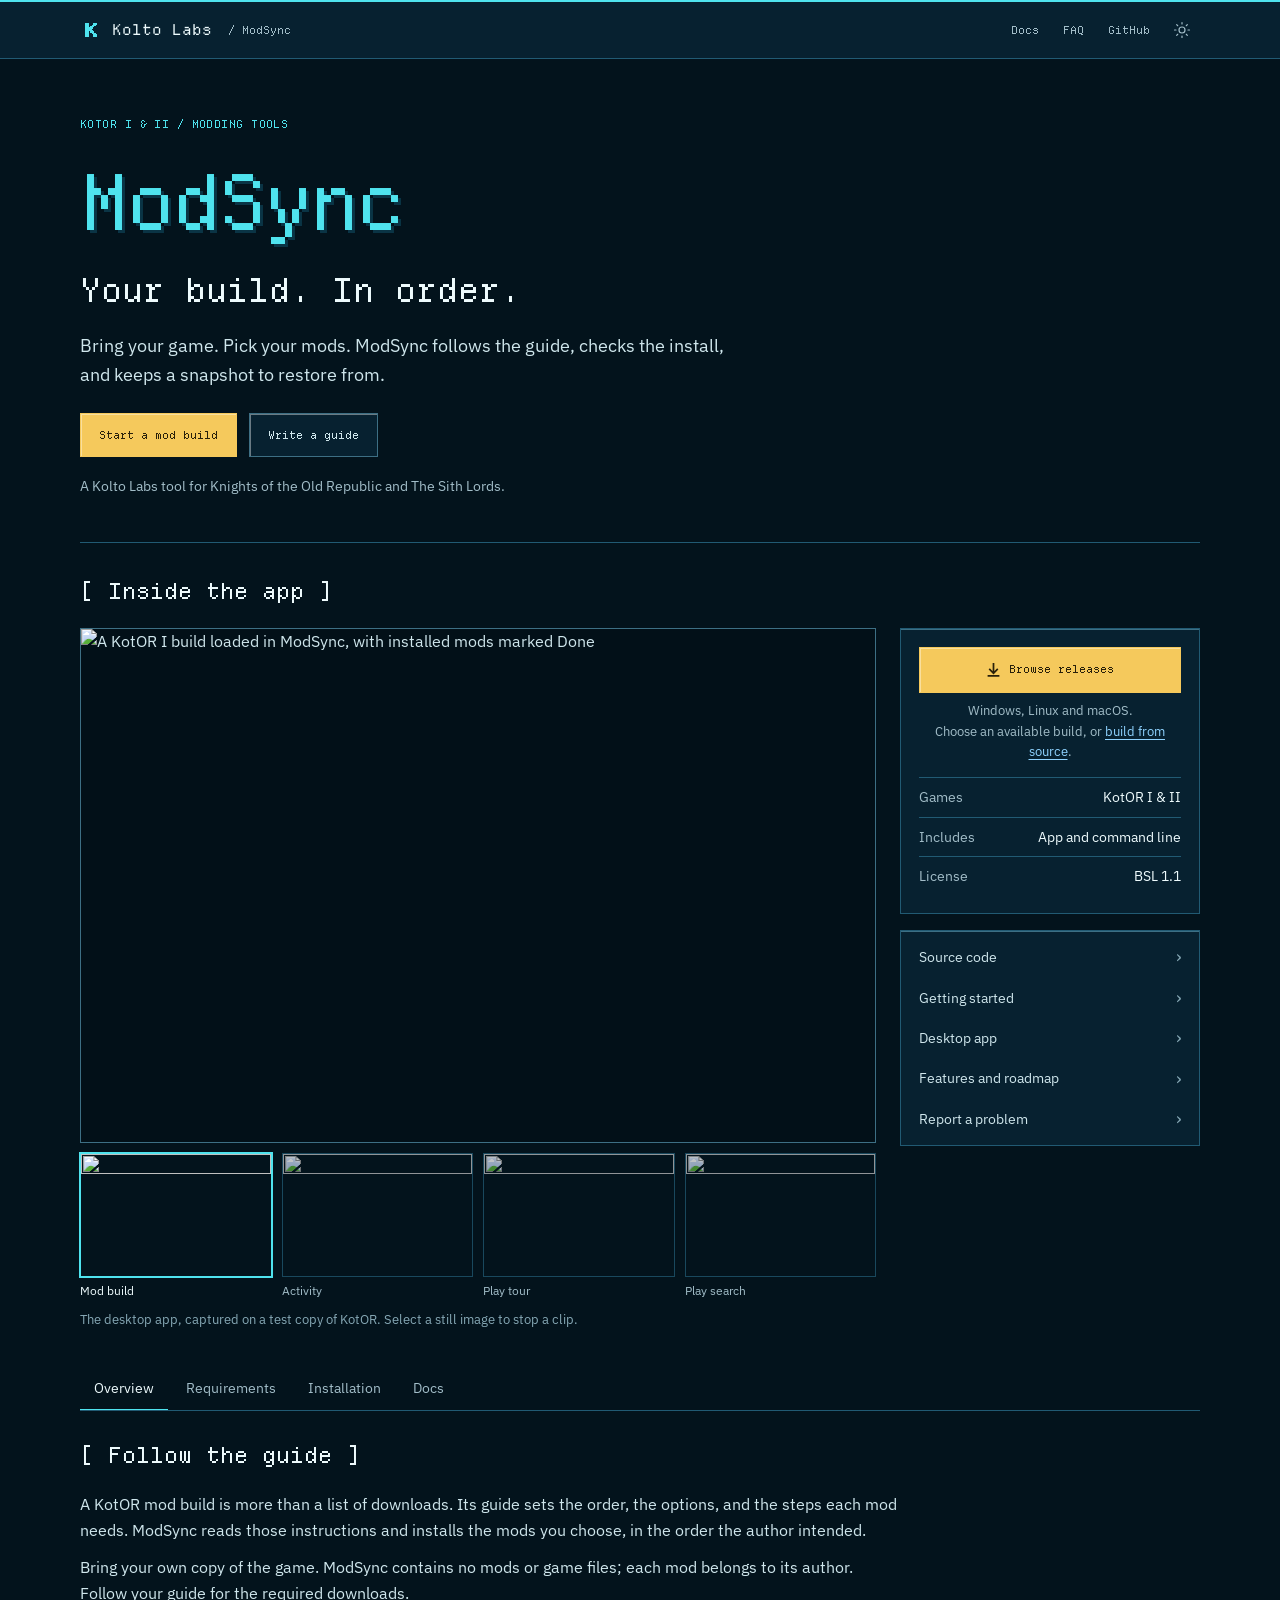
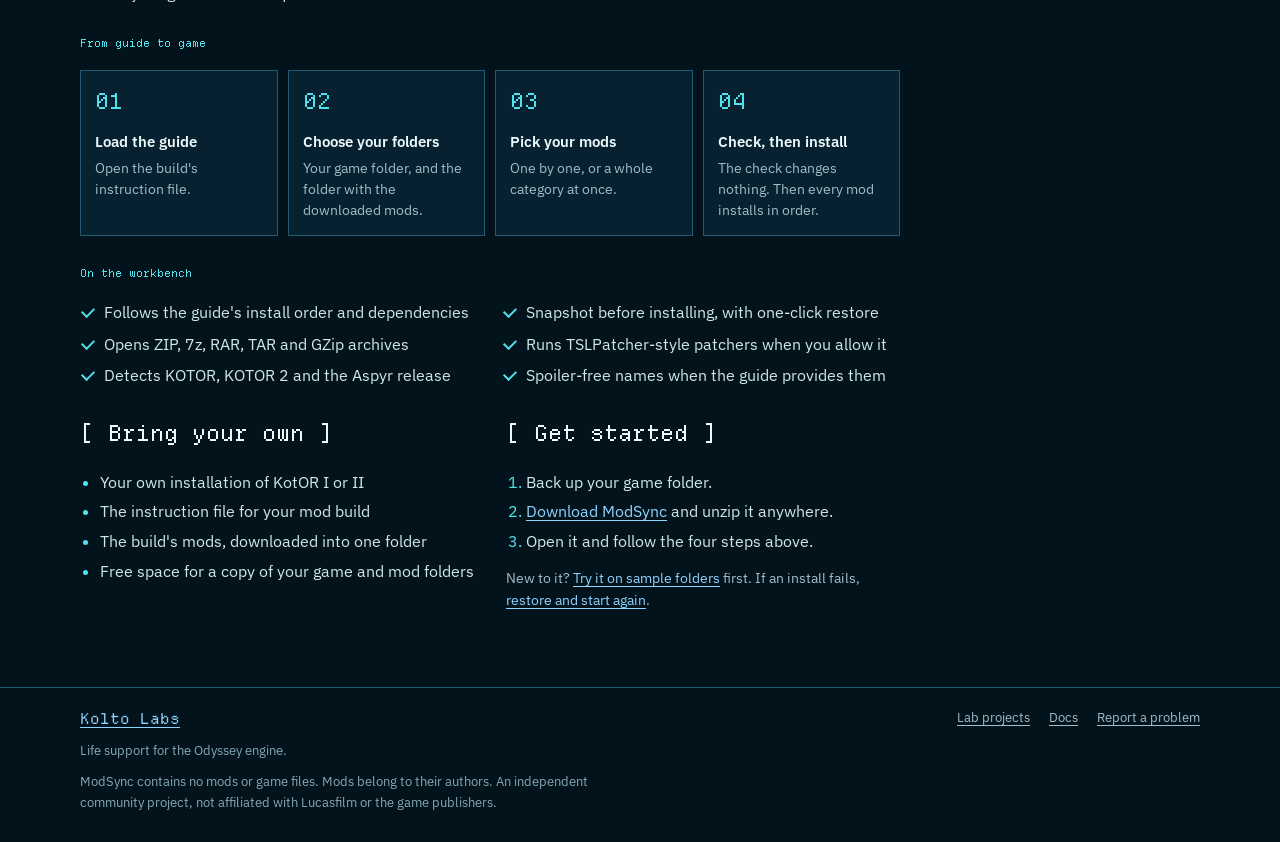
==== site/index.html @ 90712cec "Align documentation site with Kolto Labs identity" ====
<!doctype html>
<html lang="en">
<head>
<meta charset="utf-8" />
<meta name="viewport" content="width=device-width, initial-scale=1" />
<title>ModSync — Your build. In order. | Kolto Labs</title>
<meta name="description" content="ModSync installs KOTOR 1 and KOTOR 2 mod builds from a guide's instruction file: the mods you pick, in the order the guide sets, with a check first and a snapshot to restore from." />
<meta name="theme-color" content="#03131c" />
<link rel="icon" href="assets/modsync.svg" type="image/svg+xml" />
<link rel="preload" href="assets/fonts/departure-mono.woff2" as="font" type="font/woff2" crossorigin />
<script src="assets/theme-init.js"></script>
<link rel="stylesheet" href="assets/site.css" />
<script src="assets/site.js" defer></script>
</head>
<body class="home">
<a class="skip" href="#main">Skip to content</a>

<header class="mp-top">
  <div class="wrap">
    <a class="mark" href="https://koltolabs.bodecloud.workers.dev/" aria-label="Kolto Labs home"><img class="logo" src="assets/kolto-labs.svg" alt="" width="28" height="28" />Kolto Labs</a>
    <span class="project-name">/ ModSync</span>
    <nav aria-label="Site">
      <a href="getting-started.html">Docs</a>
      <a href="faq.html">FAQ</a>
      <a data-repo="" href="https://github.com/kolto-labs/ModSync.rs">GitHub</a>
      <button class="icon-btn" type="button" data-theme-toggle aria-pressed="false" aria-label="Switch appearance">
        <svg class="moon" viewBox="0 0 24 24" fill="none" stroke="currentColor" stroke-width="1.6" stroke-linecap="round" stroke-linejoin="round" aria-hidden="true"><path d="M12 3a9 9 0 1 0 9 9 7 7 0 0 1-9-9z"/></svg>
        <svg class="sun" viewBox="0 0 24 24" fill="none" stroke="currentColor" stroke-width="1.6" stroke-linecap="round" aria-hidden="true"><circle cx="12" cy="12" r="4"/><path d="M12 2v2M12 20v2M4.9 4.9l1.4 1.4M17.7 17.7l1.4 1.4M2 12h2M20 12h2M4.9 19.1l1.4-1.4M17.7 6.3l1.4-1.4"/></svg>
      </button>
    </nav>
  </div>
</header>

<main id="main" class="wrap mp">

  <header class="mp-head">
    <p class="mp-crumbs">KotOR I &amp; II / Modding tools</p>
    <h1>ModSync</h1>
    <p class="mp-deck">Your build. In order.</p>
    <p class="mp-tagline">Bring your game. Pick your mods. ModSync follows the guide, checks the install, and keeps a snapshot to restore from.</p>
    <div class="hero-actions">
      <a class="btn" href="getting-started.html">Start a mod build</a>
      <a class="btn secondary" href="walkthrough-authoring.html">Write a guide</a>
    </div>
    <p class="hero-note">A Kolto Labs tool for Knights of the Old Republic and The Sith Lords.</p>
  </header>

  <h2 class="section-label" id="app-preview">[ Inside the app ]</h2>

  <div class="mp-grid">

    <section class="mp-gallery" aria-labelledby="app-preview">
      <figure class="mp-stage">
        <img id="stage-img" src="assets/media/01-builds.png" width="1360" height="880" alt="A KotOR I build loaded in ModSync, with installed mods marked Done" />
      </figure>
      <ul class="mp-thumbs">
        <li><a href="assets/media/01-builds.png" data-stage aria-current="true" data-alt="A KotOR I build loaded in ModSync, with installed mods marked Done"><img src="assets/media/01-builds.png" alt="" width="1360" height="880" loading="lazy" /><span>Mod build</span></a></li>
        <li><a href="assets/media/06-activity.png" data-stage data-alt="The activity log after a check and an install"><img src="assets/media/06-activity.png" alt="" width="1360" height="880" loading="lazy" /><span>Activity</span></a></li>
        <li><a href="assets/media/tour.gif" data-stage data-alt="Animated tour: mod details, installed mods, conflicts, activity and settings"><img src="assets/media/02-library.png" alt="" width="1360" height="880" loading="lazy" /><span>Play tour</span></a></li>
        <li><a href="assets/media/library-search.gif" data-stage data-alt="Animated walkthrough of searching installed mods"><img src="assets/media/02-library.png" alt="" width="1360" height="880" loading="lazy" /><span>Play search</span></a></li>
      </ul>
      <p class="mp-caption">The desktop app, captured on a test copy of KotOR. Select a still image to stop a clip.</p>
    </section>

    <aside class="mp-side" aria-label="Download and details">
      <div class="card mp-get">
        <a class="btn big" data-repo="/releases" href="https://github.com/kolto-labs/ModSync.rs/releases">
          <svg viewBox="0 0 14 14" fill="none" aria-hidden="true"><path d="M7 1v9M3 6.5 7 10.5 11 6.5M1.5 13h11" stroke="currentColor" stroke-width="1.6"/></svg>
          <span>Browse releases</span>
        </a>
        <p class="mp-get-note">Windows, Linux and macOS.<br />Choose an available build, or <a href="getting-started.html#build">build from source</a>.</p>
        <dl class="facts">
          <dt>Games</dt><dd>KotOR I &amp; II</dd>
          <dt>Includes</dt><dd>App and command line</dd>
          <dt>License</dt><dd>BSL 1.1</dd>
        </dl>
      </div>
      <nav class="card mp-links" aria-label="Project links">
        <a data-repo="" href="https://github.com/kolto-labs/ModSync.rs">Source code</a>
        <a href="getting-started.html">Getting started</a>
        <a href="desktop.html">Desktop app</a>
        <a href="status.html">Features and roadmap</a>
        <a data-repo="/issues" href="https://github.com/kolto-labs/ModSync.rs/issues">Report a problem</a>
      </nav>
    </aside>

  </div>

  <nav class="mp-tabs" aria-label="Sections">
    <a href="#description">Overview</a>
    <a href="#requirements">Requirements</a>
    <a href="#installation">Installation</a>
    <a href="getting-started.html">Docs</a>
  </nav>

  <div class="mp-body">

    <section id="description" aria-labelledby="h-description">
      <h2 id="h-description">[ Follow the guide ]</h2>
      <p>A KotOR mod build is more than a list of downloads. Its guide sets the order, the options, and the steps each mod needs. ModSync reads those instructions and installs the mods you choose, in the order the author intended.</p>
      <p>Bring your own copy of the game. ModSync contains no mods or game files; each mod belongs to its author. Follow your guide for the required downloads.</p>

      <h3>From guide to game</h3>
      <ol class="steps">
        <li><b>Load the guide</b><span>Open the build's instruction file.</span></li>
        <li><b>Choose your folders</b><span>Your game folder, and the folder with the downloaded mods.</span></li>
        <li><b>Pick your mods</b><span>One by one, or a whole category at once.</span></li>
        <li><b>Check, then install</b><span>The check changes nothing. Then every mod installs in order.</span></li>
      </ol>

      <h3>On the workbench</h3>
      <ul class="ticks">
        <li>Follows the guide's install order and dependencies</li>
        <li>Snapshot before installing, with one-click restore</li>
        <li>Opens ZIP, 7z, RAR, TAR and GZip archives</li>
        <li>Runs TSLPatcher-style patchers when you allow it</li>
        <li>Detects KOTOR, KOTOR 2 and the Aspyr release</li>
        <li>Spoiler-free names when the guide provides them</li>
      </ul>
    </section>

    <div class="mp-pair">
      <section id="requirements" aria-labelledby="h-requirements">
        <h2 id="h-requirements">[ Bring your own ]</h2>
        <ul>
          <li>Your own installation of KotOR I or II</li>
          <li>The instruction file for your mod build</li>
          <li>The build's mods, downloaded into one folder</li>
          <li>Free space for a copy of your game and mod folders</li>
        </ul>
      </section>

      <section id="installation" aria-labelledby="h-installation">
        <h2 id="h-installation">[ Get started ]</h2>
        <ol>
          <li>Back up your game folder.</li>
          <li><a data-repo="/releases" href="https://github.com/kolto-labs/ModSync.rs/releases">Download ModSync</a> and unzip it anywhere.</li>
          <li>Open it and follow the four steps above.</li>
        </ol>
        <p class="small">New to it? <a href="getting-started.html#demo">Try it on sample folders</a> first. If an install fails, <a href="safety.html">restore and start again</a>.</p>
      </section>
    </div>

  </div>

</main>

<footer class="site-foot">
  <div class="wrap">
    <div class="foot-brand"><a href="https://koltolabs.bodecloud.workers.dev/">Kolto Labs</a><p>Life support for the Odyssey engine.</p><p class="foot-legal">ModSync contains no mods or game files. Mods belong to their authors. An independent community project, not affiliated with Lucasfilm or the game publishers.</p></div>
    <span><a href="https://koltolabs.bodecloud.workers.dev/projects/">Lab projects</a> <a href="getting-started.html">Docs</a> <a data-repo="/issues" href="https://github.com/kolto-labs/ModSync.rs/issues">Report a problem</a></span>
  </div>
</footer>

<script>
  // Gallery: thumbnails swap the large image. Without JavaScript they open the file.
  document.querySelectorAll('[data-stage]').forEach(function (link) {
    link.addEventListener('click', function (event) {
      event.preventDefault();
      var img = document.getElementById('stage-img');
      img.src = link.getAttribute('href');
      img.alt = link.dataset.alt;
      document.querySelectorAll('[data-stage]').forEach(function (other) { other.removeAttribute('aria-current'); });
      link.setAttribute('aria-current', 'true');
    });
  });
</script>
</body>
</html>
---- site/assets/site.css ----
/* Kolto Labs identity: Departure Mono headings, IBM Plex reading text,
   deep-blue instrument panels and cyan/gold controls. Fonts are served locally;
   licenses and provenance are in assets/fonts/. */
@font-face {
  font-family: 'Departure Mono'; src: url('fonts/departure-mono.woff2') format('woff2');
  font-weight: 400; font-style: normal; font-display: swap;
}
@font-face {
  font-family: 'IBM Plex Sans'; src: url('fonts/ibm-plex-sans-regular.woff2') format('woff2');
  font-weight: 400; font-style: normal; font-display: swap;
}
@font-face {
  font-family: 'IBM Plex Sans'; src: url('fonts/ibm-plex-sans-semibold.woff2') format('woff2');
  font-weight: 600; font-style: normal; font-display: swap;
}
@font-face {
  font-family: 'IBM Plex Mono'; src: url('fonts/ibm-plex-mono.woff2') format('woff2');
  font-weight: 400; font-style: normal; font-display: swap;
}

/* Dark by default, with an explicit light reading mode. */
:root {
  --font-ui: 'IBM Plex Sans', system-ui, -apple-system, 'Segoe UI', sans-serif;
  --font-display: 'Departure Mono', 'IBM Plex Mono', ui-monospace, monospace;
  --font-mono: 'IBM Plex Mono', ui-monospace, Consolas, monospace;
  --radius: 0px;
  --radius-panel: 0px;
  --ease: cubic-bezier(0.22, 1, 0.36, 1);
  --fast: 0.2s;
  --open: 0.32s;
  --side-w: 288px;
  --gutter: clamp(16px, 4vw, 40px);
  --max: 1200px;
  color-scheme: dark;
  --canvas: #03131c;
  --surface: #072130;
  --rail: #072130;
  --sunken: #021018;
  --line: #215a73;
  --line-strong: #3d6f84;
  --ink: #eefbfd;
  --text: #cfe6ec;
  --muted: #a2bdc8;
  --faint: #86a8b5;
  --accent: #4fe3ee;
  --accent-ink: #8fd3ff;
  --accent-fg: #02262c;
  --selected: #0a3445;
  --hover: #0a2a3b;
  --glow: rgb(79 227 238 / 12%);
  --star: #86a8b5;
  --ok: #6ff5b0;
  --warn: #f5c95c;
  --action: #f5c95c;
  --action-ink: #29200a;
  --code-bg: #021018;
  --code-fg: #cfe6ec;
  --code-muted: #86a8b5;
  --code-line: #215a73;
}
:root[data-theme='light'] {
  color-scheme: light;
  --canvas: #edf5f8;
  --surface: #ffffff;
  --rail: #e0edf2;
  --sunken: #dcebf1;
  --line: #9ab7c6;
  --line-strong: #5a8195;
  --ink: #072130;
  --text: #173b4b;
  --muted: #3e6274;
  --faint: #496c7d;
  --accent: #076b7c;
  --accent-ink: #075d87;
  --accent-fg: #ffffff;
  --selected: #cce8ef;
  --hover: #d8eaf1;
  --glow: rgb(7 107 124 / 12%);
  --star: #496c7d;
  --ok: #1c704c;
  --warn: #7a4d00;
  --action: #f5c95c;
  --action-ink: #29200a;
}

/* ---------- base ---------- */
* {
  box-sizing: border-box;
}
html {
  -webkit-text-size-adjust: 100%;
  scroll-padding-top: 24px;
}
body {
  margin: 0;
  background: var(--canvas);
  color: var(--text);
  font: 400 16px/1.6 var(--font-ui);
  -webkit-font-smoothing: antialiased;
  overflow-x: hidden;
}
::selection {
  background: var(--accent);
  color: var(--accent-fg);
}
a {
  color: var(--accent-ink);
  text-underline-offset: 3px;
}
img,
svg {
  max-width: 100%;
}
h1,
h2,
h3 {
  color: var(--ink);
  font-family: var(--font-display);
  font-weight: 400;
  letter-spacing: 0;
  margin: 0;
}
code,
kbd {
  font-family: var(--font-mono);
  font-size: 0.86em;
}
:not(pre) > code {
  padding: 0.1em 0.35em;
  border-radius: 3px;
  background: var(--sunken);
  color: var(--ink);
  overflow-wrap: anywhere;
}
kbd {
  padding: 0.05em 0.4em;
  border: 1px solid var(--line-strong);
  border-bottom-width: 2px;
  border-radius: 3px;
  background: var(--surface);
}
:focus-visible {
  outline: 2px solid var(--accent);
  outline-offset: 2px;
}
.skip {
  position: absolute;
  left: -999px;
  top: 8px;
  z-index: 40;
  padding: 8px 12px;
  border-radius: var(--radius);
  background: var(--surface);
  color: var(--ink);
}
.skip:focus {
  left: 8px;
}
.visually-hidden {
  position: absolute;
  width: 1px;
  height: 1px;
  overflow: hidden;
  clip: rect(0 0 0 0);
  white-space: nowrap;
}

/* ---------- shared bits ---------- */
.logo {
  width: 22px;
  height: 22px;
  flex: none;
  image-rendering: pixelated;
}
.icon-btn {
  width: 36px;
  height: 36px;
  display: grid;
  place-items: center;
  flex: none;
  border: 0;
  border-radius: var(--radius);
  background: transparent;
  color: var(--muted);
  cursor: pointer;
  text-decoration: none;
  transition:
    background-color var(--fast) var(--ease),
    color var(--fast) var(--ease);
}
.icon-btn:hover {
  background: var(--hover);
  color: var(--ink);
}
.icon-btn svg {
  width: 18px;
  height: 18px;
}
/* The theme button shows a moon in light mode and a sun in dark mode. */
.icon-btn .sun {
  display: none;
}
.icon-btn[aria-pressed='true'] .sun {
  display: block;
}
.icon-btn[aria-pressed='true'] .moon {
  display: none;
}

.tag {
  display: inline-block;
  padding: 2px 7px;
  border: 1px solid color-mix(in srgb, var(--tone, var(--accent-ink)) 45%, transparent);
  border-radius: 3px;
  color: var(--tone, var(--accent-ink));
  font-size: 11px;
  font-weight: 600;
  line-height: 1.3;
  vertical-align: 2px;
  white-space: nowrap;
}
.tag[data-tone='warn'] {
  --tone: var(--warn);
}
.tag[data-tone='ok'] {
  --tone: var(--ok);
}

/* Callouts */
.note {
  margin: 20px 0;
  padding: 14px 18px;
  border: 1px solid var(--line);
  border-left: 3px solid var(--accent);
  border-radius: var(--radius);
  background: var(--surface);
  max-width: 74ch;
}
.note.warn {
  border-left-color: var(--warn);
}
.note p,
.docs-article .note p {
  margin: 0;
}
.note p + p {
  margin-top: 8px;
}
.note strong:first-child {
  color: var(--ink);
}

/* Code on a dark card in both modes (from the OOXML docs). */
pre.code {
  position: relative;
  margin: 16px 0 20px;
  padding: 16px 18px;
  max-width: 100%;
  overflow-x: auto;
  border: 1px solid var(--code-line);
  border-radius: var(--radius-panel);
  background: var(--code-bg);
  color: var(--code-fg);
  font-size: 13.5px;
  line-height: 1.6;
  tab-size: 2;
}
pre.code code {
  font-size: inherit;
}
pre.code .c {
  color: var(--code-muted);
}
pre.code .k {
  color: #ffab5c;
}
pre.code .s {
  color: #6ff5b0;
}
pre.code[data-lang]::before {
  content: attr(data-lang);
  display: block;
  margin-bottom: 8px;
  color: var(--code-muted);
  font-family: var(--font-ui);
  font-size: 11px;
  font-weight: 600;
}
pre.code .copy {
  position: absolute;
  top: 8px;
  right: 8px;
  padding: 3px 9px;
  border: 1px solid var(--code-line);
  border-radius: var(--radius);
  background: var(--code-bg);
  color: var(--code-muted);
  font: 600 11px/1.5 var(--font-ui);
  cursor: pointer;
  opacity: 0;
  transition: opacity var(--fast) var(--ease), color var(--fast) var(--ease);
}
pre.code:hover .copy,
pre.code .copy:focus-visible {
  opacity: 1;
}
pre.code .copy:hover {
  color: var(--code-fg);
}
@media (hover: none) {
  pre.code .copy {
    opacity: 1;
  }
}

/* Framed tables */
.table {
  margin: 16px 0 24px;
  border: 1px solid var(--line);
  border-radius: var(--radius-panel);
  background: var(--surface);
  overflow-x: auto;
}
.table table {
  width: 100%;
  border-collapse: collapse;
  font-size: 14.5px;
}
.table th,
.table td {
  padding: 11px 16px;
  text-align: left;
  vertical-align: top;
  border-bottom: 1px solid var(--line);
}
.table th {
  font-size: 12.5px;
  font-weight: 600;
  color: var(--muted);
  background: var(--rail);
  white-space: nowrap;
}
.table tr:last-child td {
  border-bottom: 0;
}
.table td:first-child {
  color: var(--ink);
}
.table td code {
  white-space: nowrap;
}

/* ---------- ModSync project page ---------- */
.wrap {
  max-width: var(--max);
  margin: 0 auto;
  padding: 0 var(--gutter);
}
.mp-top {
  position: sticky;
  top: 0;
  z-index: 20;
  border-top: 2px solid var(--accent);
  border-bottom: 1px solid var(--line);
  background: var(--surface);
}
.mp-top .wrap {
  display: flex;
  align-items: center;
  gap: 16px;
  height: 56px;
}
.mark {
  display: flex;
  align-items: center;
  gap: 10px;
  color: var(--ink);
  font: 400 15px/1.5 var(--font-display);
  text-decoration: none;
}
.mp-top nav {
  display: flex;
  align-items: center;
  gap: 4px;
  margin-left: auto;
}
.mp-top nav a {
  padding: 8px 10px;
  color: var(--muted);
  font: 400 11px/1.5 var(--font-display);
  text-decoration: none;
}
.mp-top nav a:hover {
  background: var(--hover);
  color: var(--ink);
}

.mp {
  padding-top: 0;
  padding-bottom: 64px;
}

/* Title block */
.mp-head {
  position: relative;
  padding: 56px 0 44px;
  margin-bottom: 32px;
  border-bottom: 1px solid var(--line);
}
.mp-crumbs {
  margin: 0 0 24px;
  color: var(--accent);
  font: 400 11px/1.7 var(--font-display);
  text-transform: uppercase;
  letter-spacing: 0.04em;
}
.mp-head h1 {
  margin: 0;
  color: var(--accent);
  font: 400 clamp(44px, 7vw, 77px)/1.15 var(--font-display);
  letter-spacing: -0.04em;
  text-shadow: 3px 3px 0 var(--selected);
}
.mp-tagline {
  max-width: 61ch;
  margin: 16px 0 0;
  color: var(--text);
  font-size: 18px;
  line-height: 1.6;
}

/* Gallery and side column */
.mp-grid {
  display: grid;
  grid-template-columns: minmax(0, 1fr) 300px;
  gap: 24px;
  align-items: start;
}
.mp-stage {
  margin: 0;
  overflow: hidden;
  border: 1px solid var(--line-strong);
  background: var(--sunken);
  aspect-ratio: 1360 / 880;
}
.mp-stage img {
  display: block;
  width: 100%;
  height: 100%;
  object-fit: contain;
}
.mp-thumbs {
  display: grid;
  grid-template-columns: repeat(4, minmax(0, 1fr));
  gap: 10px;
  margin: 10px 0 0;
  padding: 0;
  list-style: none;
}
.mp-thumbs a {
  display: block;
  color: var(--muted);
  font-size: 12px;
  text-decoration: none;
}
.mp-thumbs img {
  display: block;
  width: 100%;
  height: auto;
  aspect-ratio: 1360 / 880;
  object-fit: cover;
  object-position: top left;
  border: 1px solid var(--line);
  opacity: 0.75;
  transition: opacity var(--fast) var(--ease), border-color var(--fast) var(--ease);
}
.mp-thumbs span {
  display: block;
  margin-top: 4px;
}
.mp-thumbs a:hover img {
  opacity: 1;
}
.mp-thumbs a[aria-current='true'] {
  color: var(--ink);
}
.mp-thumbs a[aria-current='true'] img {
  border-color: var(--accent);
  box-shadow: 0 0 0 1px var(--accent);
  opacity: 1;
}
.mp-caption {
  margin: 10px 0 0;
  color: var(--faint);
  font-size: 13px;
}

.card {
  border: 1px solid var(--line);
  background: var(--surface);
  box-shadow: inset 0 1px 0 var(--line-strong);
}
.mp-side {
  display: grid;
  gap: 16px;
}
.mp-get {
  padding: 18px;
}
.btn {
  display: inline-flex;
  align-items: center;
  justify-content: center;
  gap: 8px;
  min-height: 44px;
  padding: 10px 18px;
  border: 1px solid var(--action);
  background: var(--action);
  color: var(--action-ink);
  box-shadow: inset 1px 1px 0 rgb(255 255 255 / 40%);
  font: 400 11px/1.7 var(--font-display);
  text-decoration: none;
}
.btn:hover {
  filter: brightness(1.08);
}
.btn svg {
  width: 14px;
  height: 14px;
}
.btn.big {
  width: 100%;
  min-height: 46px;
  font-size: 11px;
}
.btn.big svg {
  width: 15px;
  height: 15px;
}
.mp-get-note {
  margin: 8px 0 14px;
  color: var(--muted);
  font-size: 13px;
  text-align: center;
}
.facts {
  display: grid;
  grid-template-columns: auto 1fr;
  margin: 0;
  font-size: 14px;
}
.facts dt,
.facts dd {
  margin: 0;
  padding: 8px 0;
  border-top: 1px solid var(--line);
}
.facts dt {
  padding-right: 16px;
  color: var(--muted);
}
.facts dd {
  color: var(--ink);
  text-align: right;
}
.mp-links {
  display: grid;
  padding: 6px;
}
.mp-links a {
  display: flex;
  align-items: center;
  justify-content: space-between;
  padding: 9px 12px;
  border-radius: var(--radius);
  color: var(--text);
  font-size: 14px;
  text-decoration: none;
}
.mp-links a::after {
  content: '\203A';
  color: var(--faint);
  font-size: 18px;
  line-height: 1;
}
.mp-links a:hover {
  background: var(--hover);
  color: var(--ink);
}

/* Section strip */
.mp-tabs {
  display: flex;
  gap: 4px;
  margin: 36px 0 0;
  overflow-x: auto;
  border-bottom: 1px solid var(--line);
  scrollbar-width: none;
}
.mp-tabs a {
  flex: none;
  margin-bottom: -1px;
  padding: 10px 14px;
  border-bottom: 2px solid transparent;
  color: var(--muted);
  font-size: 14px;
  font-weight: 500;
  text-decoration: none;
}
.mp-tabs a:first-child {
  border-bottom-color: var(--accent);
  color: var(--ink);
}
.mp-tabs a:hover {
  color: var(--ink);
}

/* Body */
.mp-body {
  max-width: 820px;
}
.mp-body section {
  padding-top: 28px;
}
.mp-body h2 {
  margin: 0 0 20px;
  color: var(--ink);
  font: 400 22px/1.5 var(--font-display);
  overflow-wrap: anywhere;
}
.mp-body h3 {
  margin: 28px 0 16px;
  color: var(--accent);
  font: 400 11px/1.8 var(--font-display);
}
.mp-body p {
  margin: 0 0 12px;
}
.mp-body ul,
.mp-body ol {
  margin: 0;
  padding-left: 20px;
}
.mp-body li {
  margin: 4px 0;
}
.mp-body li::marker {
  color: var(--accent);
}
.mp-body .small {
  margin-top: 12px;
  color: var(--muted);
  font-size: 14px;
}

.mp-body .steps {
  display: grid;
  grid-template-columns: repeat(4, minmax(0, 1fr));
  gap: 10px;
  padding: 0;
  list-style: none;
  counter-reset: step;
}
.mp-body .steps li {
  margin: 0;
  padding: 14px;
  border: 1px solid var(--line);
  border-radius: var(--radius-panel);
  background: var(--surface);
  counter-increment: step;
}
.mp-body .steps li::before {
  content: "0" counter(step);
  display: block;
  margin-bottom: 12px;
  color: var(--accent);
  font: 400 22px/1.5 var(--font-display);
}
.mp-body .steps b {
  display: block;
  color: var(--ink);
  font-size: 15px;
  font-weight: 600;
}
.mp-body .steps span {
  display: block;
  margin-top: 4px;
  color: var(--muted);
  font-size: 14px;
  line-height: 1.5;
}

.mp-body .ticks {
  display: grid;
  grid-template-columns: repeat(2, minmax(0, 1fr));
  gap: 6px 24px;
  padding: 0;
  list-style: none;
}
.ticks li {
  position: relative;
  margin: 0;
  padding-left: 24px;
}
.ticks li::before {
  content: '';
  position: absolute;
  left: 2px;
  top: 0.45em;
  width: 10px;
  height: 6px;
  border-left: 2px solid var(--accent);
  border-bottom: 2px solid var(--accent);
  transform: rotate(-45deg);
}

.mp-pair {
  display: grid;
  grid-template-columns: repeat(2, minmax(0, 1fr));
  gap: 32px;
}

.site-foot {
  border-top: 1px solid var(--line);
  color: var(--faint);
  font-size: 13px;
}
.site-foot .wrap {
  display: flex;
  flex-wrap: wrap;
  justify-content: space-between;
  gap: 8px 24px;
  padding-top: 20px;
  padding-bottom: 28px;
}
.site-foot a {
  margin-left: 16px;
  color: var(--muted);
}

@media (max-width: 900px) {
  .mp-grid {
    grid-template-columns: minmax(0, 1fr);
  }
  .mp-side {
    grid-template-columns: repeat(2, minmax(0, 1fr));
  }
  .mp-body .steps {
    grid-template-columns: repeat(2, minmax(0, 1fr));
  }
}
@media (max-width: 600px) {
  .mp {
    padding-top: 24px;
  }
  .mp-top nav a[href='faq.html'] {
    display: none;
  }
  .mp-side,
  .mp-body .ticks,
  .mp-pair {
    grid-template-columns: minmax(0, 1fr);
  }
  .mp-pair {
    gap: 0;
  }
  .mp-thumbs {
    gap: 6px;
  }
  .site-foot a:first-child {
    margin-left: 0;
  }
}

/* ---------- documentation frame ---------- */
.docs {
  display: grid;
  grid-template-columns: var(--side-w) minmax(0, 1fr);
  min-height: 100vh;
}
.docs-side {
  position: sticky;
  top: 0;
  height: 100vh;
  display: flex;
  flex-direction: column;
  gap: 12px;
  padding: 14px 12px 0;
  background: var(--rail);
  border-top: 2px solid var(--accent);
  border-right: 1px solid var(--line);
}
.docs-side-top {
  display: flex;
  align-items: center;
  gap: 2px;
  padding-left: 6px;
}
.docs-brand {
  display: flex;
  align-items: center;
  gap: 9px;
  margin-right: auto;
  color: var(--ink);
  font: 400 13px/1.5 var(--font-display);
  text-decoration: none;
  white-space: nowrap;
}
.docs-brand span {
  color: var(--muted);
  font-weight: 400;
}
.docs-menu {
  display: none;
}
.docs-nav {
  flex: 1;
  min-height: 0;
  overflow-y: auto;
  margin: 0 -12px;
  padding: 0 12px 20px;
  scrollbar-width: thin;
}
.docs-nav h2,
.docs-outline h2 {
  margin: 18px 0 4px;
  padding: 0 10px;
  color: var(--muted);
  font-size: 11.5px;
  font-weight: 600;
  letter-spacing: 0;
}
.docs-nav a {
  position: relative;
  display: flex;
  align-items: center;
  gap: 9px;
  padding: 7px 10px;
  border-radius: var(--radius);
  color: var(--muted);
  font-size: 14px;
  line-height: 1.35;
  text-decoration: none;
  transition:
    background-color var(--fast) var(--ease),
    color var(--fast) var(--ease);
}
.docs-nav a:hover {
  background: var(--hover);
  color: var(--ink);
}
.docs-nav a[aria-current] {
  background: var(--selected);
  color: var(--accent-ink);
  font-weight: 600;
}
.docs-nav a[aria-current]::before {
  content: '';
  position: absolute;
  left: 0;
  top: 7px;
  bottom: 7px;
  width: 3px;
  border-radius: 2px;
  background: var(--accent);
}
.docs-quick {
  padding-bottom: 8px;
  border-bottom: 1px solid var(--line);
}
.docs-quick a {
  color: var(--text);
}
.docs-quick svg {
  width: 15px;
  height: 15px;
  flex: none;
  color: var(--muted);
}

.docs-main {
  display: grid;
  grid-template-columns: minmax(0, 1fr) clamp(200px, 14vw, 256px);
  column-gap: clamp(28px, 4vw, 72px);
  align-content: start;
  width: 100%;
  max-width: 1320px;
  margin-inline: auto;
  padding: 44px clamp(16px, 4vw, 64px) 0;
}
.docs-article {
  min-width: 0;
  max-width: 820px;
}
.crumb {
  margin: 0 0 14px;
  color: var(--muted);
  font-size: 13px;
}
.crumb a {
  color: var(--muted);
  text-decoration: none;
}
.crumb a:hover {
  color: var(--ink);
}
.crumb span {
  margin: 0 6px;
  color: var(--faint);
}
.docs-article h1 {
  font: 400 clamp(22px, 3vw, 33px)/1.45 var(--font-display);
  letter-spacing: 0;
  overflow-wrap: anywhere;
}
.docs-article .lead {
  margin: 14px 0 0;
  max-width: 62ch;
  color: var(--muted);
  font-size: 18px;
  line-height: 1.5;
}
.docs-article > .cta {
  margin-top: 22px;
}
.docs-article section {
  margin-top: clamp(40px, 6vw, 56px);
}
.docs-article h2 {
  padding-bottom: 12px;
  margin-bottom: 16px;
  border-bottom: 1px solid var(--line);
  color: var(--ink);
  font: 400 22px/1.5 var(--font-display);
  overflow-wrap: anywhere;
}
.docs-article h3 {
  margin: 28px 0 8px;
  color: var(--ink);
  font: 600 18px/1.5 var(--font-ui);
}
.docs-article p,
.docs-article li {
  max-width: 72ch;
}
.docs-article p {
  margin: 0 0 14px;
}
.docs-article ul,
.docs-article ol {
  margin: 0 0 16px;
  padding-left: 1.3em;
}
.docs-article li {
  margin: 0 0 6px;
}
.docs-article li::marker {
  color: var(--accent-ink);
}
.docs-article dl {
  margin: 0 0 16px;
}
.docs-article dt {
  margin-top: 14px;
  color: var(--ink);
  font-weight: 600;
}
.docs-article dd {
  margin: 4px 0 0;
  max-width: 72ch;
}
details.faq {
  border-bottom: 1px solid var(--line);
  max-width: 76ch;
}
details.faq summary {
  padding: 16px 28px 16px 0;
  position: relative;
  color: var(--ink);
  font-weight: 600;
  cursor: pointer;
  list-style: none;
}
details.faq summary::-webkit-details-marker {
  display: none;
}
details.faq summary::after {
  content: '+';
  position: absolute;
  right: 4px;
  top: 13px;
  color: var(--accent-ink);
  font-size: 20px;
  font-weight: 400;
}
details.faq[open] summary::after {
  content: '\2212';
}
details.faq > div {
  padding: 0 0 12px;
}

.pager {
  display: grid;
  grid-template-columns: 1fr 1fr;
  gap: 12px;
  margin-top: 56px;
}
.pager a {
  display: flex;
  flex-direction: column;
  gap: 2px;
  padding: 14px 16px;
  border: 1px solid var(--line);
  border-radius: var(--radius-panel);
  background: var(--surface);
  color: var(--accent-ink);
  font-weight: 600;
  text-decoration: none;
  transition: border-color var(--fast) var(--ease);
}
.pager a:hover {
  border-color: var(--accent);
}
.pager a small {
  color: var(--muted);
  font-weight: 400;
  font-size: 12.5px;
}
.pager .next {
  grid-column: 2;
  text-align: right;
}

.docs-outline {
  position: sticky;
  top: 44px;
  align-self: start;
  display: flex;
  flex-direction: column;
  padding-top: 34px;
}
.docs-outline h2 {
  margin: 0 0 8px;
  padding: 0 0 0 12px;
}
.docs-outline a {
  padding: 5px 0 5px 12px;
  border-left: 1px solid var(--line);
  color: var(--muted);
  font-size: 13px;
  line-height: 1.35;
  text-decoration: none;
  transition:
    color var(--fast) var(--ease),
    border-color var(--fast) var(--ease);
}
.docs-outline a:hover {
  color: var(--ink);
}
.docs-outline a[aria-current] {
  border-left-color: var(--accent);
  color: var(--accent-ink);
  font-weight: 600;
}
.docs-foot {
  grid-column: 1 / -1;
  display: flex;
  flex-wrap: wrap;
  justify-content: space-between;
  gap: 8px 16px;
  margin-top: clamp(48px, 7vw, 72px);
  padding: 22px 0 40px;
  border-top: 1px solid var(--line);
  color: var(--muted);
  font-size: 12.5px;
}
.docs-foot a {
  color: var(--muted);
}

/* ---------- responsive ---------- */
@media (max-width: 1180px) {
  .docs-main {
    grid-template-columns: minmax(0, 1fr);
  }
  .docs-outline {
    display: none;
  }
}
@media (max-width: 820px) {
  /* The sidebar becomes a header; the page list opens from the menu button. */
  html:has(.docs) {
    scroll-padding-top: 76px;
  }
  .docs {
    display: block;
  }
  .docs-side {
    z-index: 10;
    height: auto;
    max-height: 100vh;
    padding: 10px 16px;
    gap: 0;
    border-right: 0;
    border-bottom: 1px solid var(--line);
  }
  .docs-menu {
    display: grid;
  }
  .docs-nav {
    margin: 0 -16px;
    padding: 0 16px 16px;
  }
  .docs-side:not([data-open]) .docs-nav {
    display: none;
  }
  .docs-side[data-open] .docs-nav {
    margin-top: 10px;
  }
  .docs-main {
    padding-top: 28px;
  }
}
@media (max-width: 600px) {
  .docs-article h2 {
    font-size: 21px;
  }
  .table th,
  .table td {
    padding: 10px 12px;
  }
  /* A wide three-column table reads as one card per row on a phone. */
  .table.stack thead {
    display: none;
  }
  .table.stack tr,
  .table.stack td {
    display: block;
  }
  .table.stack tr {
    padding: 12px 14px;
    border-bottom: 1px solid var(--line);
  }
  .table.stack tr:last-child {
    border-bottom: 0;
  }
  .table.stack td {
    padding: 2px 0;
    border: 0;
  }
  .table.stack td:first-child {
    font-weight: 600;
    padding-bottom: 6px;
  }
  .table.stack td[data-label]::before {
    content: attr(data-label) ': ';
    color: var(--muted);
    font-weight: 600;
    font-size: 13px;
  }
  .pager {
    grid-template-columns: minmax(0, 1fr);
  }
  .pager .next {
    grid-column: 1;
  }
  pre.code {
    font-size: 12.5px;
    padding: 14px;
  }
}

/* ---------- motion ---------- */
@media (prefers-reduced-motion: no-preference) {
  html {
    scroll-behavior: smooth;
  }
  html.theme-anim :is(body, .docs-side, .panel, .table, .note, .mp-top) {
    transition:
      background-color var(--open) var(--ease),
      color var(--open) var(--ease),
      border-color var(--open) var(--ease);
  }
}

/* Screenshots inside docs pages */
.docs-article figure.shot { margin: 1.25rem 0 1.5rem; }
.docs-article figure.shot img { display: block; width: 100%; height: auto; border: 1px solid var(--line); border-radius: var(--radius-panel); }
.docs-article figure.shot figcaption { margin-top: .5rem; font-size: .875rem; color: var(--muted); }

/* Kolto Labs project identity. Decoration stays outside reading surfaces. */
.project-name {
  color: var(--muted);
  font: 400 11px/1.5 var(--font-display);
}
.mp-deck {
  margin: 20px 0 0;
  color: var(--ink);
  font: 400 clamp(22px, 3vw, 33px)/1.5 var(--font-display);
}
.hero-actions {
  display: flex;
  flex-wrap: wrap;
  gap: 12px;
  margin-top: 24px;
}
.btn.secondary {
  border-color: var(--line-strong);
  background: var(--surface);
  color: var(--text);
}
.hero-note {
  margin: 18px 0 0;
  color: var(--muted);
  font-size: 14px;
}
.section-label {
  margin: 0 0 20px;
  color: var(--ink);
  font: 400 22px/1.5 var(--font-display);
}
.lab-link {
  display: flex;
  align-items: center;
  gap: 8px;
  margin: 0 6px;
  padding-bottom: 12px;
  border-bottom: 1px solid var(--line);
  color: var(--accent-ink);
  font: 400 11px/1.5 var(--font-display);
  text-decoration: none;
}
.foot-brand { max-width: 64ch; }
.foot-brand > a {
  margin: 0;
  color: var(--accent-ink);
  font: 400 15px/1.5 var(--font-display);
}
.foot-brand p { margin: 10px 0 0; }
.foot-legal { max-width: 64ch; }
@media (max-width: 820px) {
  .docs-side .lab-link { display: none; }
}
@media (max-width: 600px) {
  .mp-head { padding: 32px 0; }
  .mp-top .wrap { gap: 8px; }
  .mp-top nav a { padding-inline: 8px; }
  .mark { font-size: 11px; gap: 6px; }
  .project-name { display: none; }
  .section-label, .mp-body h2 { font-size: 17px; }
  .mp-top nav a[data-repo] { display: none; }
  .hero-actions .btn { flex: 1 1 auto; }
}
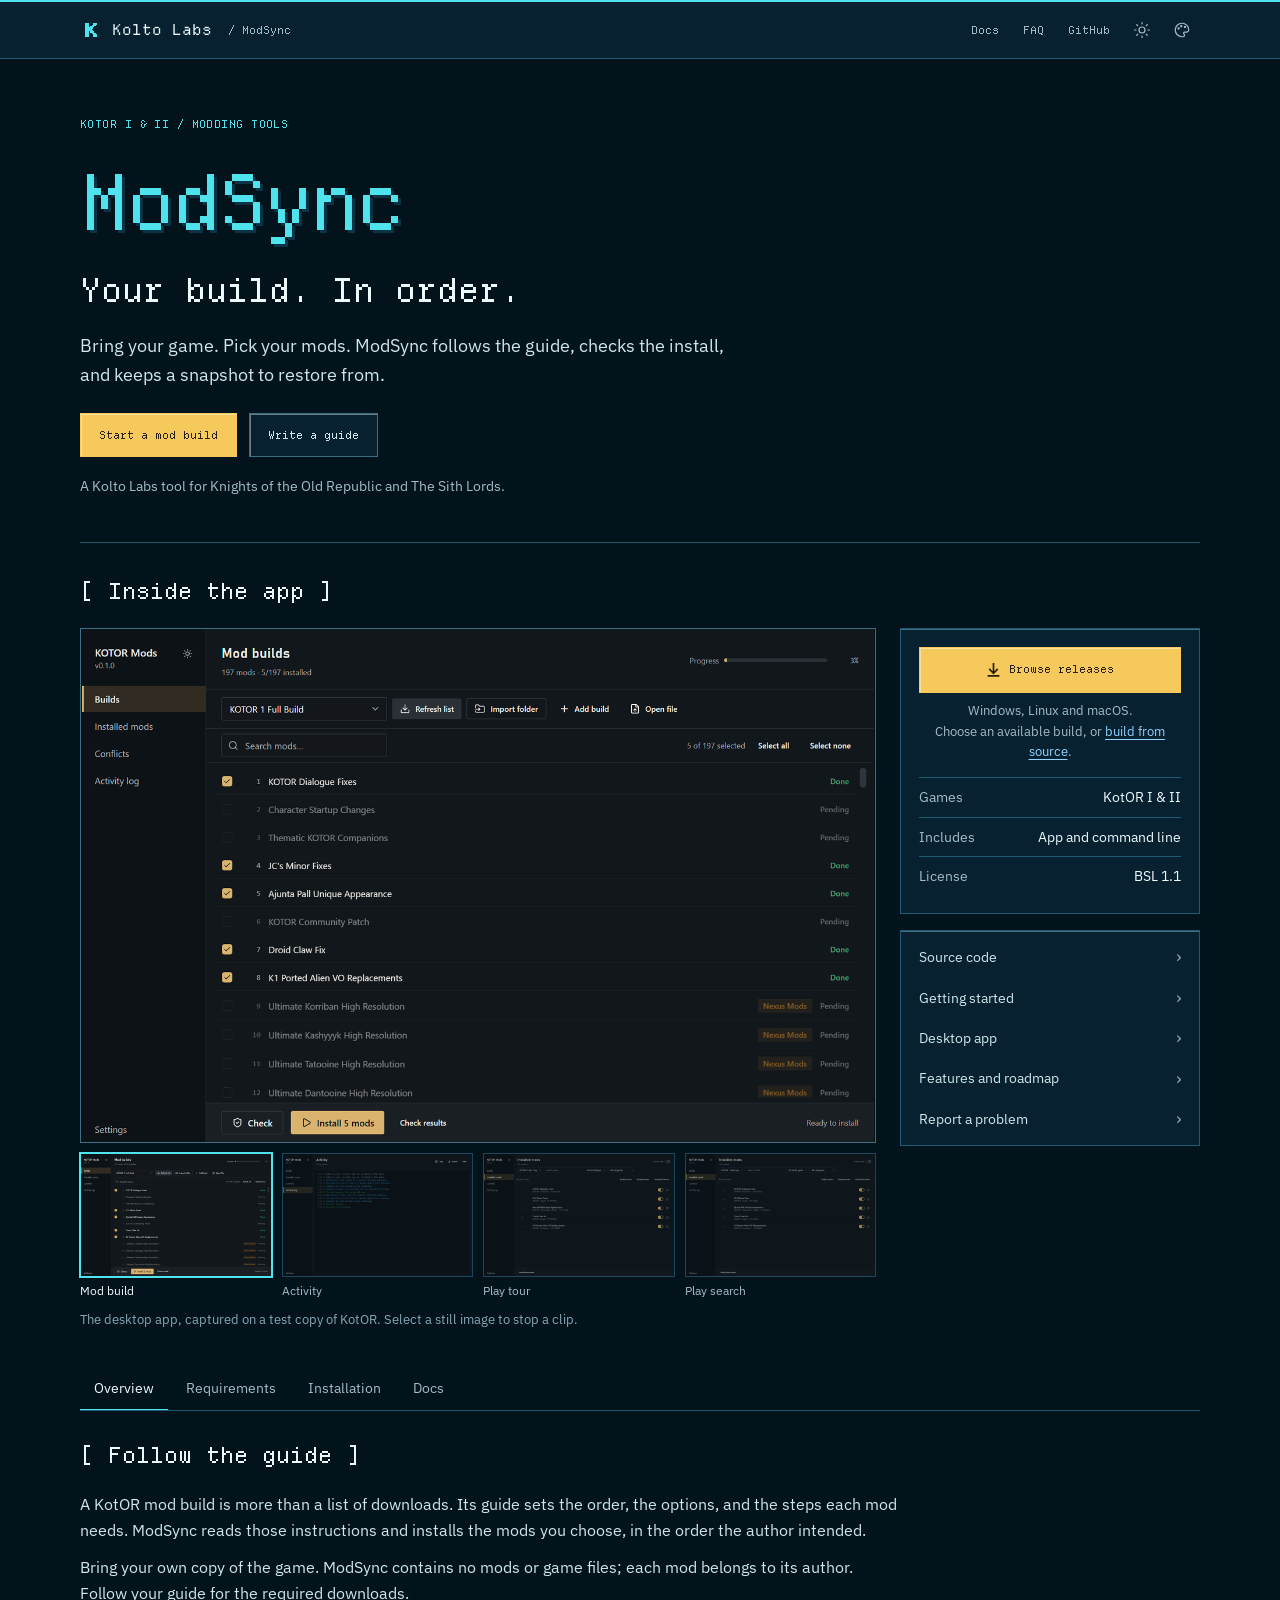
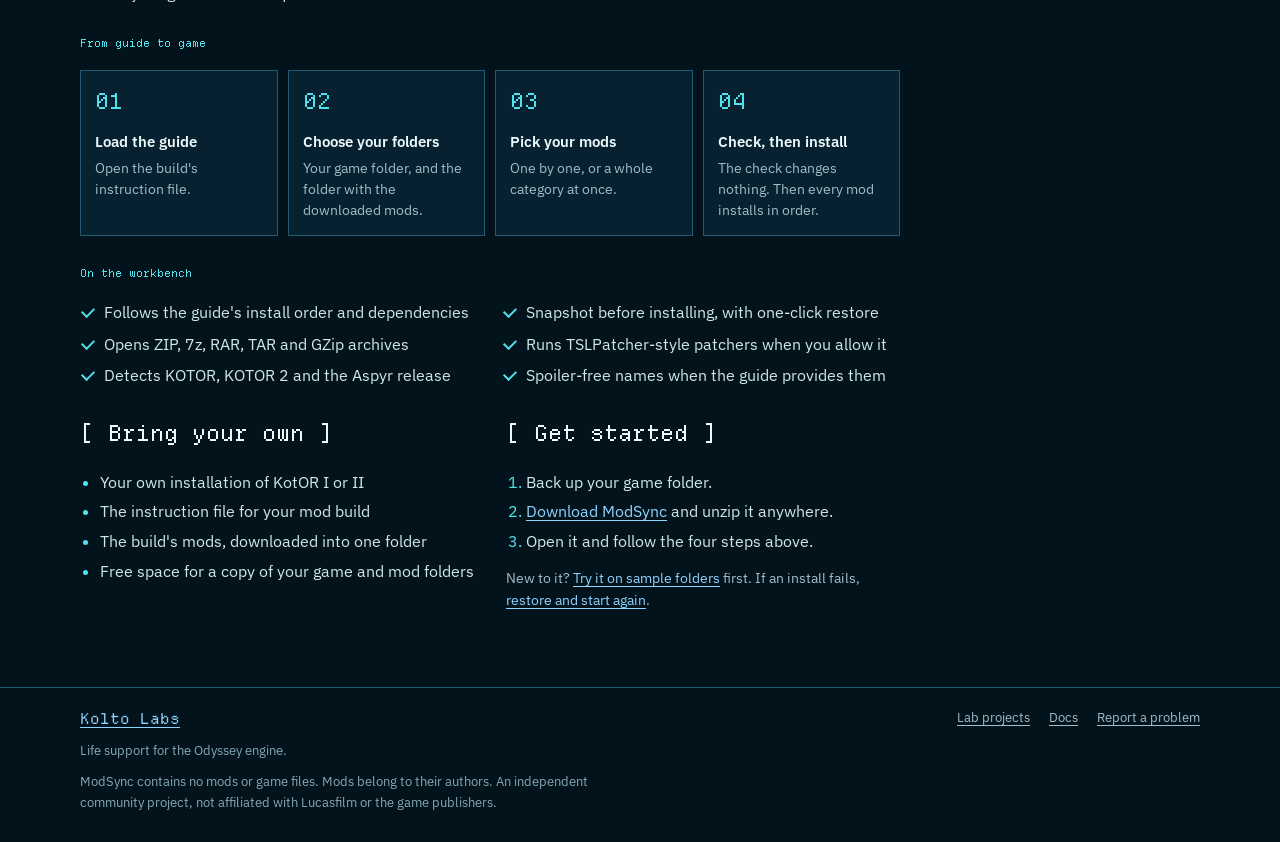
==== commit 785034ff: "Add Classic site theme with an independent palette control (#94)" ====
--- a/site/index.html
+++ b/site/index.html
@@ -10,6 +10,7 @@
 <link rel="preload" href="assets/fonts/departure-mono.woff2" as="font" type="font/woff2" crossorigin />
 <script src="assets/theme-init.js"></script>
 <link rel="stylesheet" href="assets/site.css" />
+<link rel="stylesheet" href="assets/classic.css" />
 <script src="assets/site.js" defer></script>
 </head>
 <body class="home">
@@ -26,6 +27,9 @@
       <button class="icon-btn" type="button" data-theme-toggle aria-pressed="false" aria-label="Switch appearance">
         <svg class="moon" viewBox="0 0 24 24" fill="none" stroke="currentColor" stroke-width="1.6" stroke-linecap="round" stroke-linejoin="round" aria-hidden="true"><path d="M12 3a9 9 0 1 0 9 9 7 7 0 0 1-9-9z"/></svg>
         <svg class="sun" viewBox="0 0 24 24" fill="none" stroke="currentColor" stroke-width="1.6" stroke-linecap="round" aria-hidden="true"><circle cx="12" cy="12" r="4"/><path d="M12 2v2M12 20v2M4.9 4.9l1.4 1.4M17.7 17.7l1.4 1.4M2 12h2M20 12h2M4.9 19.1l1.4-1.4M17.7 6.3l1.4-1.4"/></svg>
+      </button>
+      <button class="icon-btn" type="button" data-site-style-toggle aria-pressed="false" aria-label="Theme: Kolto Labs. Switch to Classic theme" title="Theme: Kolto Labs. Switch to Classic theme">
+        <svg viewBox="0 0 24 24" fill="none" stroke="currentColor" stroke-width="1.6" stroke-linecap="round" stroke-linejoin="round" aria-hidden="true"><path d="M12 3a9 9 0 1 0 0 18h1.4a2 2 0 0 0 1.4-3.4l-.2-.2a1.5 1.5 0 0 1 1.1-2.6H18a3 3 0 0 0 3-3A9 9 0 0 0 12 3Z"/><circle cx="7.5" cy="10" r=".75" fill="currentColor"/><circle cx="11" cy="7" r=".75" fill="currentColor"/><circle cx="16" cy="8" r=".75" fill="currentColor"/></svg>
       </button>
     </nav>
   </div>
--- a/site/assets/site.css
+++ b/site/assets/site.css
@@ -1252,3 +1252,9 @@
   .mp-top nav a[data-repo] { display: none; }
   .hero-actions .btn { flex: 1 1 auto; }
 }
+
+/* A separate palette control switches visual themes without changing light/dark. */
+[data-site-style-toggle][aria-pressed='true'] {
+  background: var(--selected);
+  color: var(--accent-ink);
+}
--- a/site/assets/classic.css
+++ b/site/assets/classic.css
@@ -0,0 +1,144 @@
+/* Classic restores the original PR #83 palette and type pairing.
+   Only visual styling changes; content and controls stay shared. */
+@font-face {
+  font-family: 'Instrument Sans'; src: url('fonts/instrument-sans-regular.woff2') format('woff2');
+  font-weight: 400; font-style: normal; font-display: swap;
+}
+@font-face {
+  font-family: 'Instrument Sans'; src: url('fonts/instrument-sans-medium.woff2') format('woff2');
+  font-weight: 500; font-style: normal; font-display: swap;
+}
+@font-face {
+  font-family: 'Instrument Sans'; src: url('fonts/instrument-sans-semibold.woff2') format('woff2');
+  font-weight: 600; font-style: normal; font-display: swap;
+}
+@font-face {
+  font-family: 'Instrument Serif'; src: url('fonts/instrument-serif-italic.woff2') format('woff2');
+  font-weight: 400; font-style: italic; font-display: swap;
+}
+
+:root[data-site-style='classic'] {
+  --font-ui: 'Instrument Sans', system-ui, -apple-system, 'Segoe UI', sans-serif;
+  --font-display: var(--font-ui);
+  --font-serif: 'Instrument Serif', Georgia, serif;
+  --font-mono: ui-monospace, 'Cascadia Mono', 'SFMono-Regular', Consolas, Menlo, monospace;
+  --radius: 4px;
+  --radius-panel: 8px;
+  --side-w: 288px;
+  --gutter: clamp(16px, 5vw, 56px);
+  --max: 1120px;
+
+  color-scheme: dark;
+  --canvas: #14110d;
+  --surface: #1b1813;
+  --rail: #17140f;
+  --sunken: #0f0d0a;
+  --line: #2d2821;
+  --line-strong: #40392f;
+  --ink: #f4efe6;
+  --text: #ede8df;
+  --muted: #a39a8c;
+  --faint: #7f7669;
+  --accent: #d9714a;
+  --accent-ink: #ec8d66;
+  --accent-fg: #14110d;
+  --selected: #2b1f17;
+  --hover: #231f19;
+  --glow: rgba(217, 113, 74, 0.16);
+  --star: rgba(237, 232, 223, 0.5);
+  --ok: #6fc28f;
+  --warn: #e2b04f;
+  --code-bg: #0e0c09;
+  --code-fg: #ede8df;
+  --code-muted: #8f877b;
+  --code-line: #2d2821;
+  --action: var(--accent);
+  --action-ink: var(--accent-fg);
+}
+:root[data-site-style='classic'][data-theme='light'] {
+  /* Light: a warm parchment version of the same palette. */
+  color-scheme: light;
+  --canvas: #f5f0e6;
+  --surface: #fffcf6;
+  --rail: #efe8db;
+  --sunken: #e9e1d2;
+  --line: #e0d6c4;
+  --line-strong: #c9bda7;
+  --ink: #1e1a14;
+  --text: #2b251d;
+  --muted: #655c4f;
+  --faint: #8a8070;
+  --accent: #b4532c;
+  --accent-ink: #9f4723;
+  --accent-fg: #ffffff;
+  --selected: #f4e2d5;
+  --hover: #ebe3d4;
+  --glow: rgba(180, 83, 44, 0.14);
+  --star: rgba(43, 37, 29, 0.22);
+  --ok: #2f7a4f;
+  --warn: #8a5a00;
+  --code-bg: #17130e;
+  --code-fg: #ede8df;
+  --code-muted: #a39a8c;
+  --code-line: #2c261e;
+}
+
+:root[data-site-style='classic'] :is(h1, h2, h3) {
+  font-weight: 500;
+  letter-spacing: -0.02em;
+}
+:root[data-site-style='classic'] :is(.mp-top, .docs-side) { border-top: 0; }
+:root[data-site-style='classic'] .mp-head h1 {
+  font: 600 clamp(30px, 4vw, 40px)/1.1 var(--font-ui);
+  letter-spacing: -0.02em;
+  color: var(--ink);
+  text-shadow: none;
+}
+:root[data-site-style='classic'] .mp-deck {
+  font: italic 400 clamp(28px, 4vw, 36px)/1.3 var(--font-serif);
+  color: var(--accent-ink);
+}
+:root[data-site-style='classic'] .mp-crumbs {
+  text-transform: none;
+  letter-spacing: 0.02em;
+  font-size: 12px;
+  color: var(--muted);
+}
+:root[data-site-style='classic'] .mark { font: 600 16px/1.5 var(--font-ui); }
+:root[data-site-style='classic'] .mp-top nav a { font: 400 14px/1.5 var(--font-ui); }
+:root[data-site-style='classic'] .logo { border-radius: 5px; }
+:root[data-site-style='classic'] :is(.card, .btn) { box-shadow: none; }
+:root[data-site-style='classic'] :is(.card, .mp-stage) { border-radius: var(--radius-panel); }
+:root[data-site-style='classic'] .btn { border-radius: var(--radius); }
+:root[data-site-style='classic'] :is(.btn, .btn.big) { font: 600 14px/1.5 var(--font-ui); }
+:root[data-site-style='classic'] .mp-thumbs img { border-radius: 6px; }
+:root[data-site-style='classic'] :is(.mp-body h2, .section-label) {
+  font: 500 24px/1.4 var(--font-ui);
+}
+:root[data-site-style='classic'] .mp-body h3 {
+  color: var(--muted);
+  font: 600 13px/1.5 var(--font-ui);
+}
+:root[data-site-style='classic'] .mp-body .steps li::before {
+  font: 600 18px/1.5 var(--font-ui);
+}
+:root[data-site-style='classic'] .docs-brand { font: 600 15px/1.5 var(--font-ui); }
+:root[data-site-style='classic'] :is(.docs-nav h2, .docs-outline h2) { font-weight: 600; }
+:root[data-site-style='classic'] .docs-article h1 {
+  font: 500 clamp(32px, 4.4vw, 44px)/1.08 var(--font-ui);
+  letter-spacing: -0.03em;
+}
+:root[data-site-style='classic'] .docs-article h1 .classic-serif {
+  font-family: var(--font-serif);
+  font-weight: 400;
+  font-style: italic;
+  letter-spacing: -0.01em;
+  color: var(--accent-ink);
+}
+:root[data-site-style='classic'] .docs-article h2 { font: 500 24px/1.3 var(--font-ui); }
+:root[data-site-style='classic'] pre.code .s { color: #c8d6a0; }
+:root[data-site-style='classic'] pre.code .k { color: #ec8d66; }
+@media (max-width: 600px) {
+  :root[data-site-style='classic'] .mark { font-size: 14px; }
+  :root[data-site-style='classic'] :is(.section-label, .mp-body h2, .docs-article h2) { font-size: 21px; }
+}
